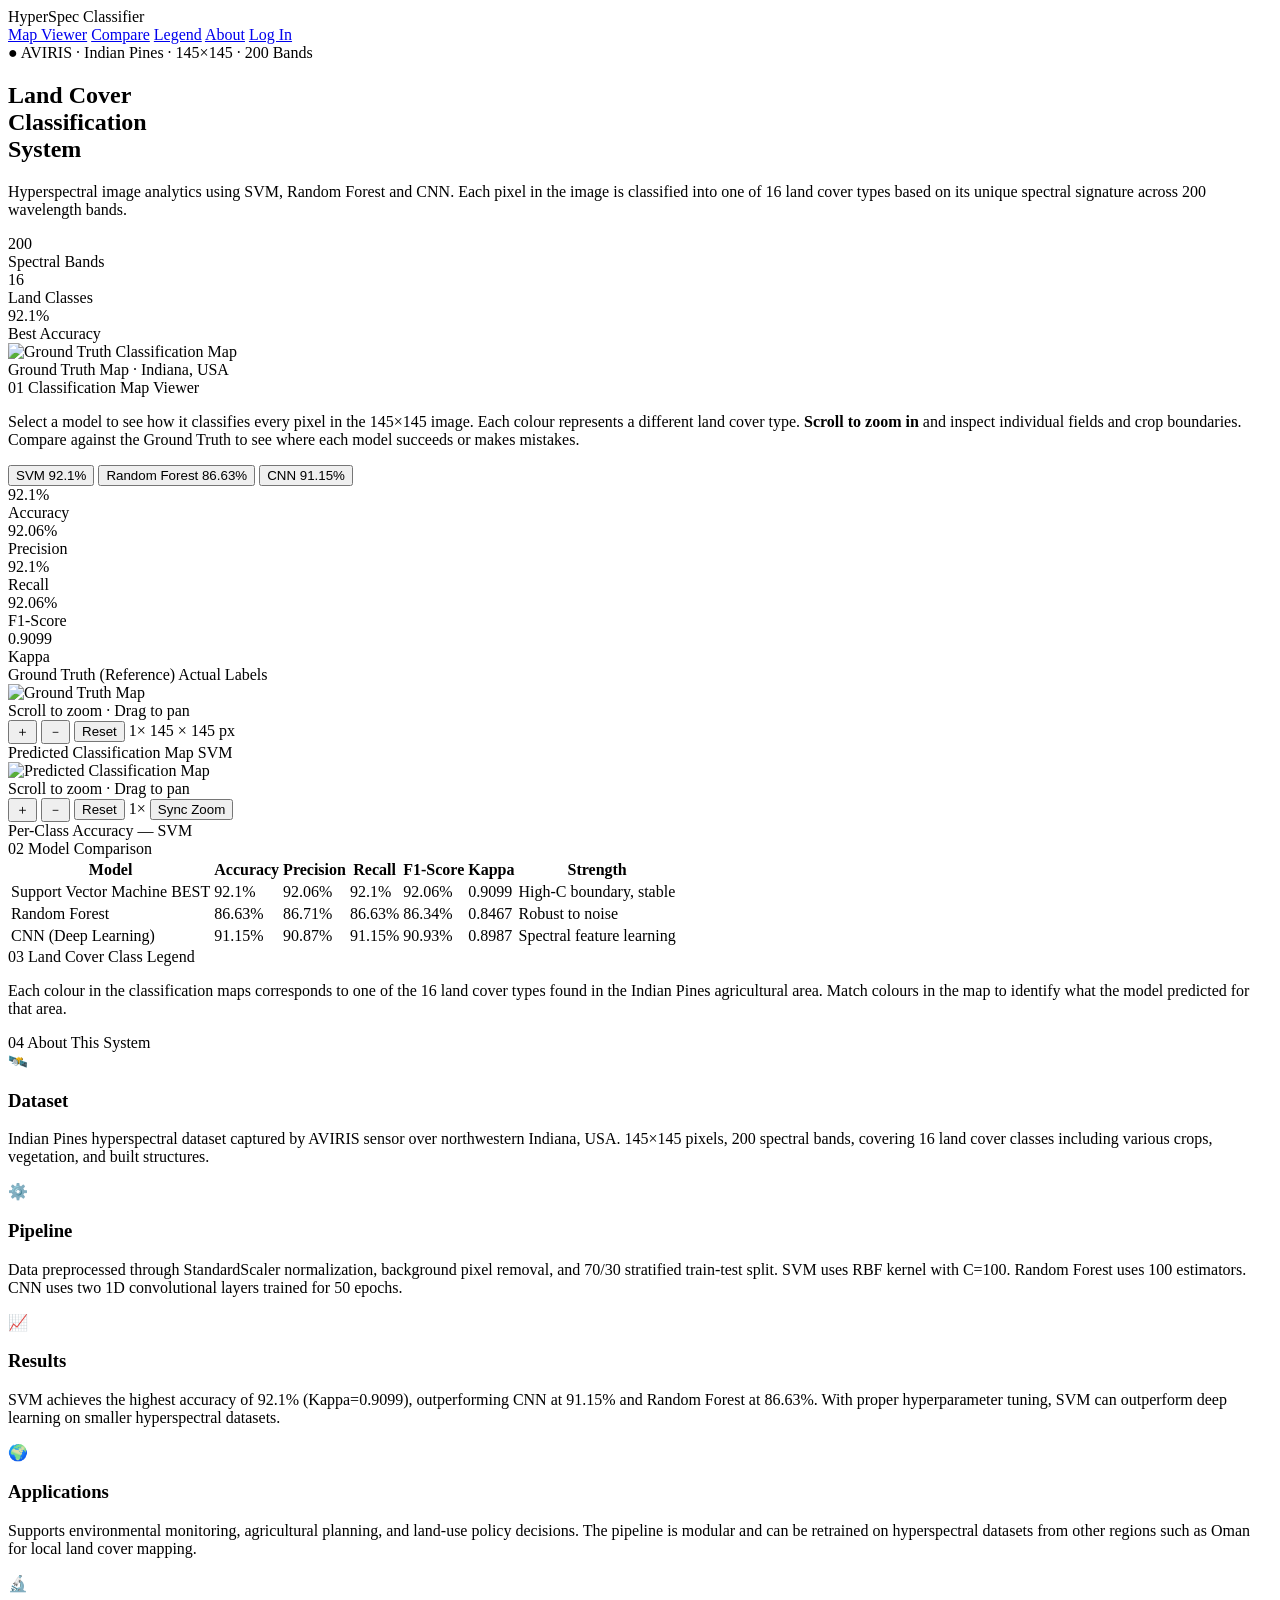
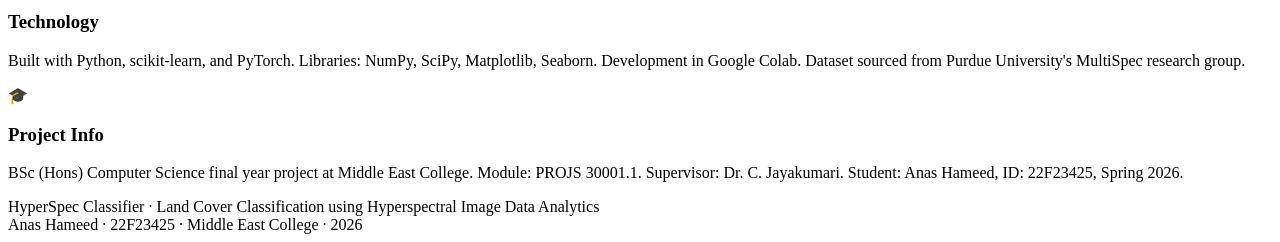
==== index.html @ 3d2ec820 "Add files via upload" ====
<!DOCTYPE html>
<html lang="en">
<head>
  <meta charset="UTF-8" />
  <meta name="viewport" content="width=device-width, initial-scale=1.0" />
  <title>HyperSpec Classifier — Land Cover Classification</title>
  <link rel="preconnect" href="https://fonts.googleapis.com" />
  <link href="https://fonts.googleapis.com/css2?family=Space+Mono:wght@400;700&family=DM+Sans:opsz,wght@9..40,300;9..40,400;9..40,500;9..40,600&display=swap" rel="stylesheet" />
  <link rel="stylesheet" href="css/style.css" />
</head>
<body>

  <!-- ===== HEADER / NAVIGATION ===== -->
  <header>
    <div class="logo">
      <div class="logo-dot"></div>
      HyperSpec Classifier
    </div>
    <nav>
      <a href="#map-section">Map Viewer</a>
      <a href="#comparison-section">Compare</a>
      <a href="#legend-section">Legend</a>
      <a href="#about-section">About</a>
      <a href="login.html">Log In</a>
    </nav>
  </header>

  <!-- ===== HERO SECTION ===== -->
  <section class="hero">
    <div class="hero-inner">

      <div class="hero-text fade-up d1">
        <div class="hero-badge">
          <span>●</span>&nbsp;AVIRIS · Indian Pines · 145×145 · 200 Bands
        </div>
        <h1>Land Cover<br><span>Classification</span><br>System</h1>
        <p>
          Hyperspectral image analytics using SVM, Random Forest and CNN.
          Each pixel in the image is classified into one of 16 land cover types
          based on its unique spectral signature across 200 wavelength bands.
        </p>
        <div class="hero-stats">
          <div class="stat">
            <div class="stat-val">200</div>
            <div class="stat-label">Spectral Bands</div>
          </div>
          <div class="stat">
            <div class="stat-val">16</div>
            <div class="stat-label">Land Classes</div>
          </div>
          <div class="stat">
            <div class="stat-val">92.1%</div>
            <div class="stat-label">Best Accuracy</div>
          </div>
        </div>
      </div>

      <div class="hero-map fade-up d2">
        <div class="corner corner-tl"></div>
        <div class="corner corner-tr"></div>
        <div class="corner corner-bl"></div>
        <div class="corner corner-br"></div>
        <img id="hero-gt-img" src="" alt="Ground Truth Classification Map" />
        <div class="hero-map-label">Ground Truth Map · Indiana, USA</div>
      </div>

    </div>
  </section>

  <!-- ===== MAIN CONTENT ===== -->
  <main>

    <!-- SECTION 1 — MAP VIEWER -->
    <section id="map-section">
      <div class="section-header">
        <span class="section-num">01</span>
        <span class="section-title">Classification Map Viewer</span>
        <div class="section-line"></div>
      </div>

      <p class="section-desc">
        Select a model to see how it classifies every pixel in the 145×145 image.
        Each colour represents a different land cover type.
        <strong>Scroll to zoom in</strong> and inspect individual fields and crop boundaries.
        Compare against the Ground Truth to see where each model succeeds or makes mistakes.
      </p>

      <!-- Model Selector Tabs -->
      <div class="model-tabs" role="tablist">
        <button class="model-tab active" onclick="selectModel('svm')" id="tab-svm" role="tab" aria-selected="true">
          SVM <span class="badge">92.1%</span>
        </button>
        <button class="model-tab" onclick="selectModel('rf')" id="tab-rf" role="tab" aria-selected="false">
          Random Forest <span class="badge">86.63%</span>
        </button>
        <button class="model-tab" onclick="selectModel('cnn')" id="tab-cnn" role="tab" aria-selected="false">
          CNN <span class="badge">91.15%</span>
        </button>
      </div>

      <!-- Metrics Strip -->
      <div class="metrics-strip" id="metrics-strip">
        <div class="mcard lit">
          <div class="mcard-val" id="m-acc">92.1%</div>
          <div class="mcard-label">Accuracy</div>
        </div>
        <div class="mcard lit">
          <div class="mcard-val" id="m-prec">92.06%</div>
          <div class="mcard-label">Precision</div>
        </div>
        <div class="mcard lit">
          <div class="mcard-val" id="m-rec">92.1%</div>
          <div class="mcard-label">Recall</div>
        </div>
        <div class="mcard lit">
          <div class="mcard-val" id="m-f1">92.06%</div>
          <div class="mcard-label">F1-Score</div>
        </div>
        <div class="mcard lit">
          <div class="mcard-val" id="m-kappa">0.9099</div>
          <div class="mcard-label">Kappa</div>
        </div>
      </div>

      <!-- Side-by-side Map Panels -->
      <div class="map-compare">

        <!-- Ground Truth -->
        <div class="map-panel">
          <div class="map-panel-header">
            <span class="map-panel-title">Ground Truth (Reference)</span>
            <span class="map-panel-tag">Actual Labels</span>
          </div>
          <div class="zoom-container" id="zoom-gt"
               onwheel="handleZoom(event,'gt')"
               onmousedown="startDrag(event,'gt')"
               onmousemove="doDrag(event,'gt')"
               onmouseup="stopDrag('gt')"
               onmouseleave="stopDrag('gt')"
               ontouchstart="startTouchDrag(event,'gt')"
               ontouchmove="doTouchDrag(event,'gt')"
               ontouchend="stopDrag('gt')">
            <img id="img-gt" src="" alt="Ground Truth Map" />
            <div class="zoom-hint">Scroll to zoom · Drag to pan</div>
          </div>
          <div class="zoom-controls">
            <button class="zoom-btn" onclick="zoomIn('gt')">＋</button>
            <button class="zoom-btn" onclick="zoomOut('gt')">－</button>
            <button class="zoom-btn" onclick="resetZoom('gt')">Reset</button>
            <span class="zoom-level" id="zoom-level-gt">1×</span>
            <span class="zoom-info">145 × 145 px</span>
          </div>
        </div>

        <!-- Predicted Map -->
        <div class="map-panel">
          <div class="map-panel-header">
            <span class="map-panel-title">Predicted Classification Map</span>
            <span class="map-panel-tag" id="active-tag">SVM</span>
          </div>
          <div class="zoom-container" id="zoom-pred"
               onwheel="handleZoom(event,'pred')"
               onmousedown="startDrag(event,'pred')"
               onmousemove="doDrag(event,'pred')"
               onmouseup="stopDrag('pred')"
               onmouseleave="stopDrag('pred')"
               ontouchstart="startTouchDrag(event,'pred')"
               ontouchmove="doTouchDrag(event,'pred')"
               ontouchend="stopDrag('pred')">
            <img id="img-pred" src="" alt="Predicted Classification Map" />
            <div class="zoom-hint">Scroll to zoom · Drag to pan</div>
          </div>
          <div class="zoom-controls">
            <button class="zoom-btn" onclick="zoomIn('pred')">＋</button>
            <button class="zoom-btn" onclick="zoomOut('pred')">－</button>
            <button class="zoom-btn" onclick="resetZoom('pred')">Reset</button>
            <span class="zoom-level" id="zoom-level-pred">1×</span>
            <button class="zoom-btn sync-btn" onclick="syncZoom()">Sync Zoom</button>
          </div>
        </div>

      </div><!-- end map-compare -->

      <!-- Per-Class Accuracy Bar Chart -->
      <div class="perclass-panel">
        <div class="perclass-title">
          Per-Class Accuracy — <span id="perclass-name">SVM</span>
        </div>
        <div id="bar-chart"></div>
      </div>

    </section><!-- end map-section -->

    <!-- SECTION 2 — COMPARISON TABLE -->
    <section id="comparison-section">
      <div class="section-header">
        <span class="section-num">02</span>
        <span class="section-title">Model Comparison</span>
        <div class="section-line"></div>
      </div>

      <table class="compare-table">
        <thead>
          <tr>
            <th>Model</th>
            <th>Accuracy</th>
            <th>Precision</th>
            <th>Recall</th>
            <th>F1-Score</th>
            <th>Kappa</th>
            <th>Strength</th>
          </tr>
        </thead>
        <tbody>
          <tr>
            <td class="model-name">Support Vector Machine <span class="winner-tag">BEST</span></td>
            <td class="best">92.1%</td>
            <td class="best">92.06%</td>
            <td class="best">92.1%</td>
            <td class="best">92.06%</td>
            <td class="best">0.9099</td>
            <td class="note">High-C boundary, stable</td>
          </tr>
          <tr>
            <td class="model-name">Random Forest</td>
            <td>86.63%</td>
            <td>86.71%</td>
            <td>86.63%</td>
            <td>86.34%</td>
            <td>0.8467</td>
            <td class="note">Robust to noise</td>
          </tr>
          <tr>
            <td class="model-name">CNN (Deep Learning)</td>
            <td>91.15%</td>
            <td>90.87%</td>
            <td>91.15%</td>
            <td>90.93%</td>
            <td>0.8987</td>
            <td class="note">Spectral feature learning</td>
          </tr>
        </tbody>
      </table>
    </section>

    <!-- SECTION 3 — LEGEND -->
    <section id="legend-section">
      <div class="section-header">
        <span class="section-num">03</span>
        <span class="section-title">Land Cover Class Legend</span>
        <div class="section-line"></div>
      </div>
      <div class="legend-panel">
        <p class="legend-desc">
          Each colour in the classification maps corresponds to one of the 16 land cover
          types found in the Indian Pines agricultural area. Match colours in the map to
          identify what the model predicted for that area.
        </p>
        <div class="legend-grid" id="legend-grid"></div>
      </div>
    </section>

    <!-- SECTION 4 — ABOUT -->
    <section id="about-section">
      <div class="section-header">
        <span class="section-num">04</span>
        <span class="section-title">About This System</span>
        <div class="section-line"></div>
      </div>
      <div class="about-grid">
        <div class="about-card">
          <div class="about-icon">🛰️</div>
          <h3>Dataset</h3>
          <p>Indian Pines hyperspectral dataset captured by AVIRIS sensor over northwestern Indiana, USA. 145×145 pixels, 200 spectral bands, covering 16 land cover classes including various crops, vegetation, and built structures.</p>
        </div>
        <div class="about-card">
          <div class="about-icon">⚙️</div>
          <h3>Pipeline</h3>
          <p>Data preprocessed through StandardScaler normalization, background pixel removal, and 70/30 stratified train-test split. SVM uses RBF kernel with C=100. Random Forest uses 100 estimators. CNN uses two 1D convolutional layers trained for 50 epochs.</p>
        </div>
        <div class="about-card">
          <div class="about-icon">📈</div>
          <h3>Results</h3>
          <p>SVM achieves the highest accuracy of 92.1% (Kappa=0.9099), outperforming CNN at 91.15% and Random Forest at 86.63%. With proper hyperparameter tuning, SVM can outperform deep learning on smaller hyperspectral datasets.</p>
        </div>
        <div class="about-card">
          <div class="about-icon">🌍</div>
          <h3>Applications</h3>
          <p>Supports environmental monitoring, agricultural planning, and land-use policy decisions. The pipeline is modular and can be retrained on hyperspectral datasets from other regions such as Oman for local land cover mapping.</p>
        </div>
        <div class="about-card">
          <div class="about-icon">🔬</div>
          <h3>Technology</h3>
          <p>Built with Python, scikit-learn, and PyTorch. Libraries: NumPy, SciPy, Matplotlib, Seaborn. Development in Google Colab. Dataset sourced from Purdue University's MultiSpec research group.</p>
        </div>
        <div class="about-card">
          <div class="about-icon">🎓</div>
          <h3>Project Info</h3>
          <p>BSc (Hons) Computer Science final year project at Middle East College. Module: PROJS 30001.1. Supervisor: Dr. C. Jayakumari. Student: Anas Hameed, ID: 22F23425, Spring 2026.</p>
        </div>
      </div>
    </section>

  </main>

  <!-- ===== FOOTER ===== -->
  <footer>
    <div class="footer-left">
      HyperSpec Classifier ·
      <span>Land Cover Classification using Hyperspectral Image Data Analytics</span>
    </div>
    <div class="footer-right">
      Anas Hameed · 22F23425 · Middle East College · 2026
    </div>
  </footer>

  <!-- Scripts loaded at end of body -->
  <script src="js/data.js"></script>
  <script src="js/zoom.js"></script>
  <script src="js/app.js"></script>

</body>
</html>
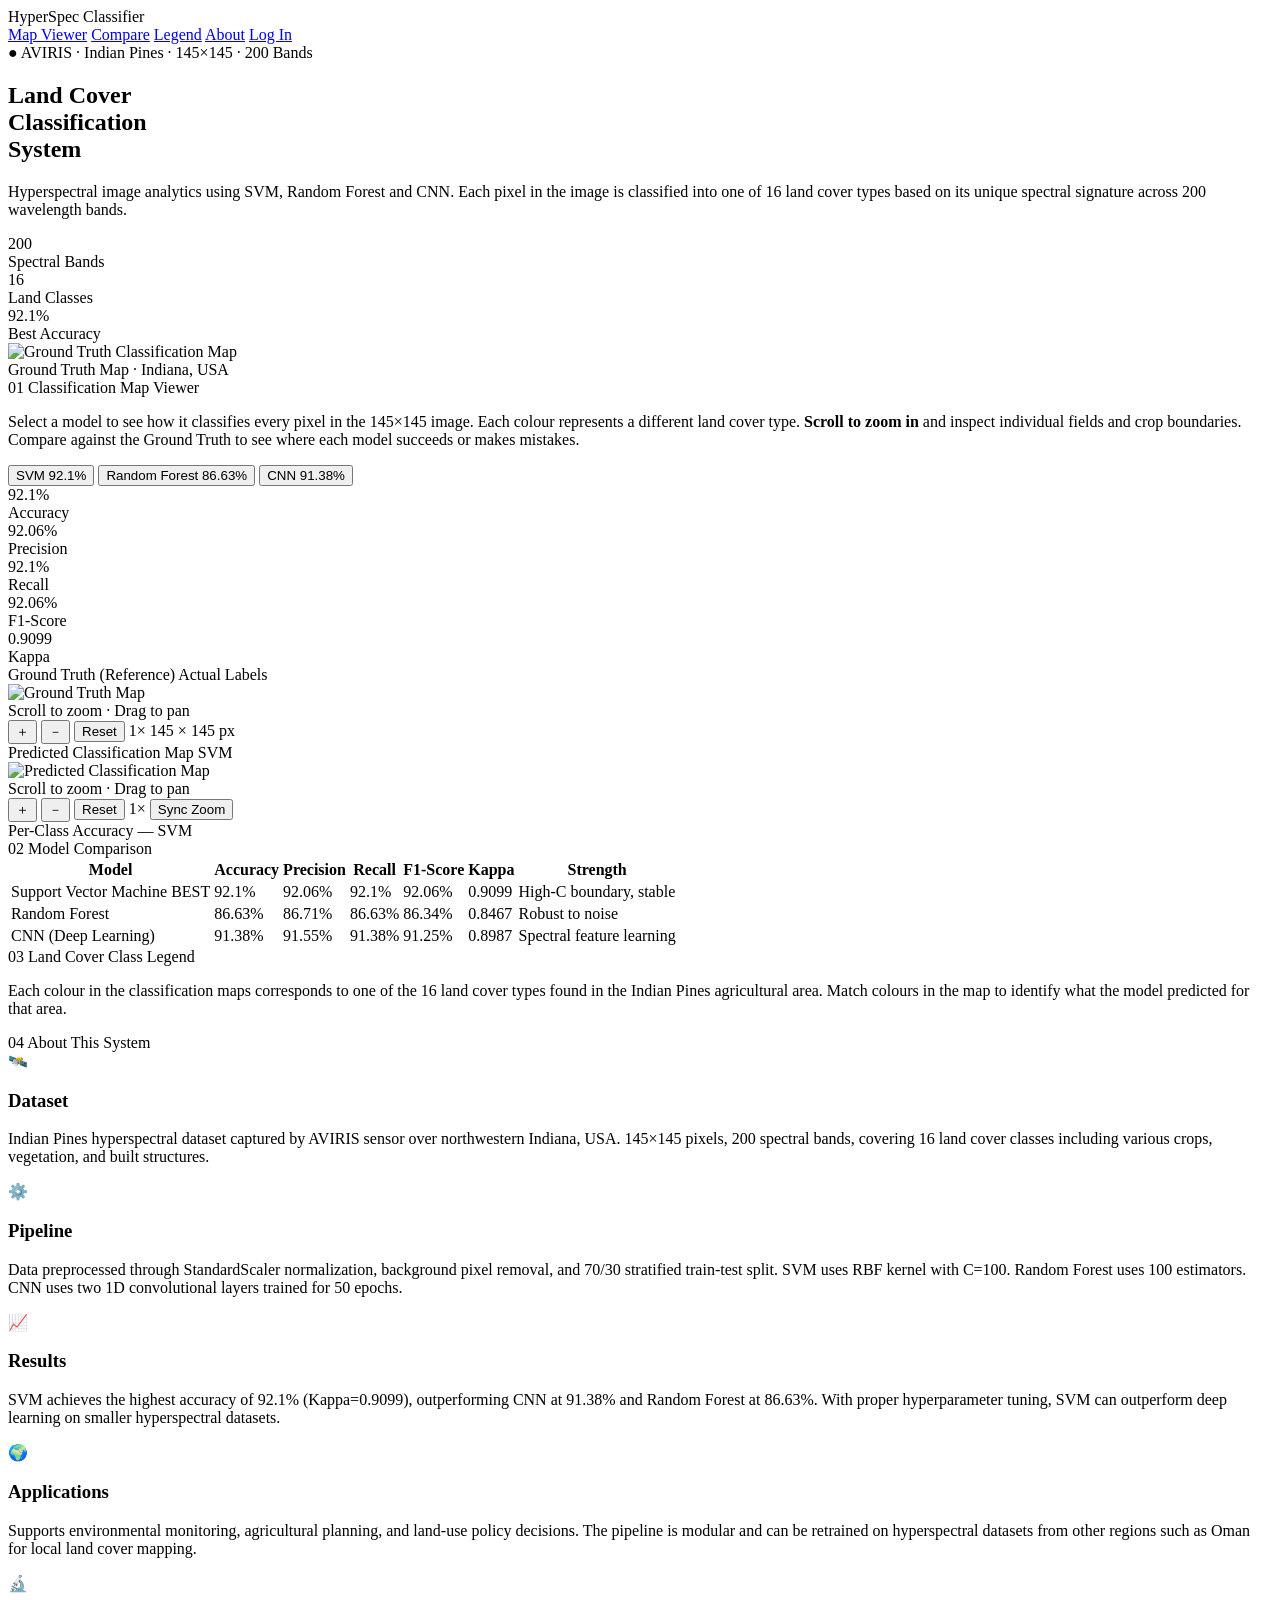
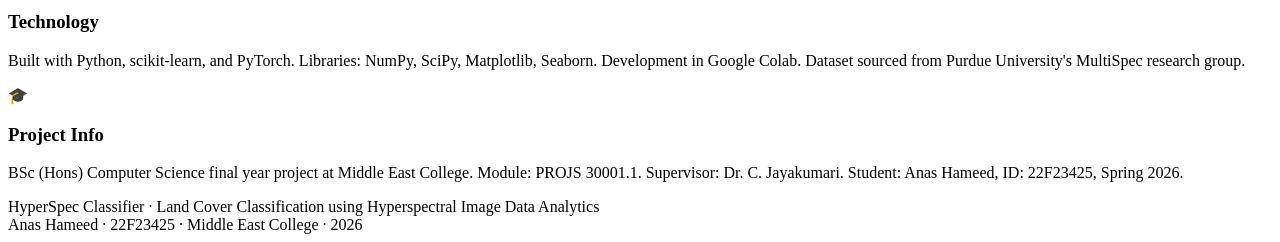
==== commit 4ccc9606: "Update index.html" ====
--- a/index.html
+++ b/index.html
@@ -94,7 +94,7 @@
           Random Forest <span class="badge">86.63%</span>
         </button>
         <button class="model-tab" onclick="selectModel('cnn')" id="tab-cnn" role="tab" aria-selected="false">
-          CNN <span class="badge">91.15%</span>
+          CNN <span class="badge">91.38%</span>
         </button>
       </div>
 
@@ -232,10 +232,10 @@
           </tr>
           <tr>
             <td class="model-name">CNN (Deep Learning)</td>
-            <td>91.15%</td>
-            <td>90.87%</td>
-            <td>91.15%</td>
-            <td>90.93%</td>
+            <td>91.38%</td>
+            <td>91.55%</td>
+            <td>91.38%</td>
+            <td>91.25%</td>
             <td>0.8987</td>
             <td class="note">Spectral feature learning</td>
           </tr>
@@ -281,7 +281,7 @@
         <div class="about-card">
           <div class="about-icon">📈</div>
           <h3>Results</h3>
-          <p>SVM achieves the highest accuracy of 92.1% (Kappa=0.9099), outperforming CNN at 91.15% and Random Forest at 86.63%. With proper hyperparameter tuning, SVM can outperform deep learning on smaller hyperspectral datasets.</p>
+          <p>SVM achieves the highest accuracy of 92.1% (Kappa=0.9099), outperforming CNN at 91.38% and Random Forest at 86.63%. With proper hyperparameter tuning, SVM can outperform deep learning on smaller hyperspectral datasets.</p>
         </div>
         <div class="about-card">
           <div class="about-icon">🌍</div>
